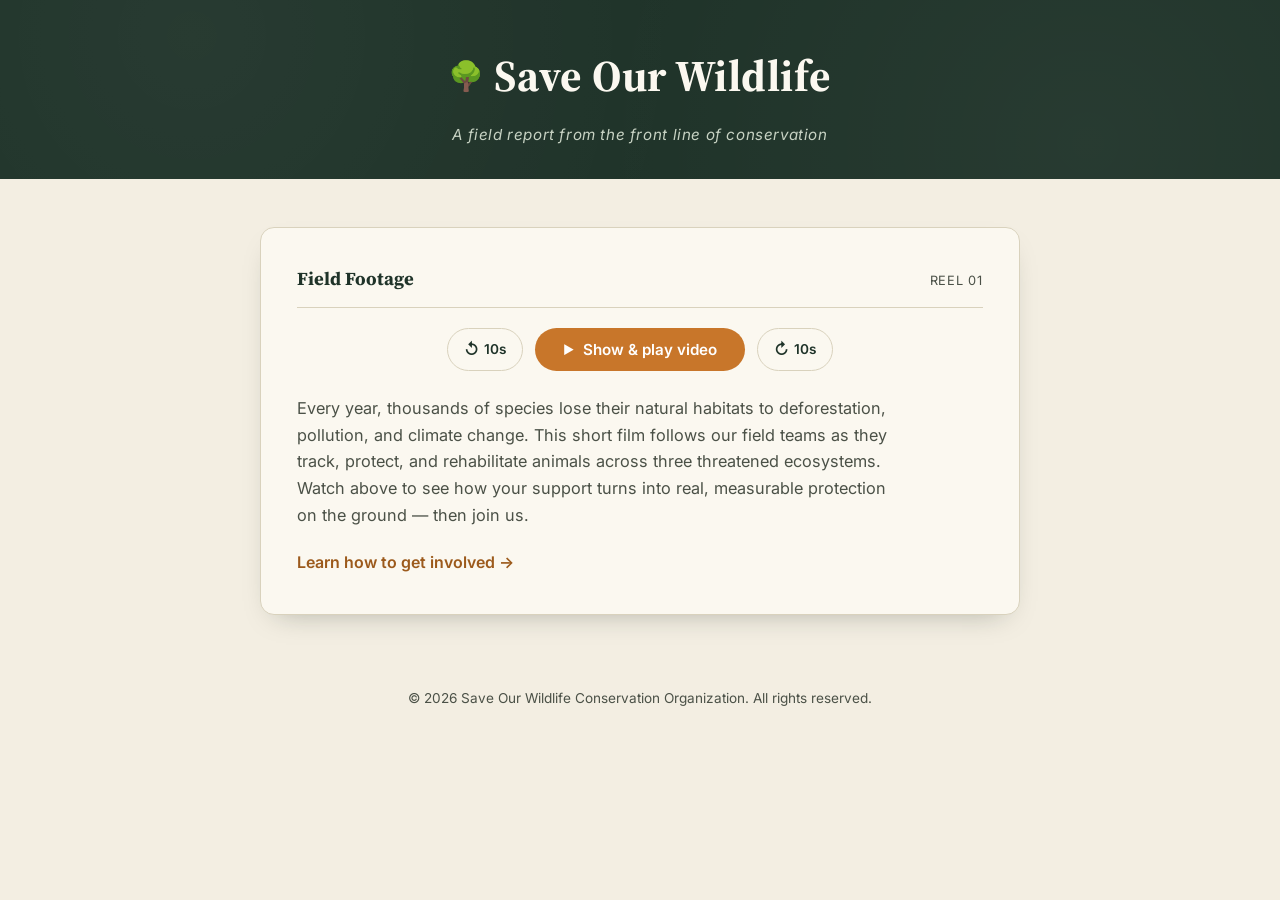
==== index.html @ 0caf914f "Add files via upload" ====
<!DOCTYPE html>
<html lang="en">
<head>
  <meta charset="UTF-8">
  <meta name="viewport" content="width=device-width, initial-scale=1.0">
  <title>Save Our Wildlife</title>
  <link rel="preconnect" href="https://fonts.googleapis.com">
  <link rel="preconnect" href="https://fonts.gstatic.com" crossorigin>
  <link href="https://fonts.googleapis.com/css2?family=Source+Serif+4:opsz,wght@8..60,500;8..60,700&family=Inter:wght@400;500;600&display=swap" rel="stylesheet">
  <link rel="stylesheet" href="style.css">
</head>
<body>

  <a class="skip-link" href="#main-content">Skip to main content</a>

  <header class="site-header">
    <div class="header-inner">
      <span class="brand-mark" aria-hidden="true">&#127795;</span>
      <h1>Save Our Wildlife</h1>
    </div>
    <p class="eyebrow">A field report from the front line of conservation</p>
  </header>

  <main id="main-content">
    <section class="video-card" aria-labelledby="video-heading">

      <div class="card-label">
        <span id="video-heading">Field Footage</span>
        <span class="card-tag">Reel 01</span>
      </div>

      <div class="video-frame" id="videoFrame" style="display:none;">
        <video id="wildlifeVideo" controls preload="metadata"
               aria-label="Wildlife conservation promotional video showing animals in their natural habitat">
          <source src="wildlife.mp4" type="video/mp4">
          <track kind="captions" src="captions.vtt" srclang="en" label="English captions">
          Your browser doesn't support embedded video.
          <a href="wildlife.mp4">Download the video</a> to watch it instead.
        </video>
      </div>

      <div class="controls-row">
        <button id="skipBackBtn" type="button" aria-label="Rewind 10 seconds">
          <span class="btn-icon" aria-hidden="true">&#8634;</span>
          <span class="btn-text">10s</span>
        </button>
        <button id="toggleBtn" type="button" aria-pressed="true">
          <span class="btn-icon" aria-hidden="true">&#9654;</span>
          <span class="btn-text">Show &amp; play video</span>
        </button>
        <button id="skipForwardBtn" type="button" aria-label="Forward 10 seconds">
          <span class="btn-icon" aria-hidden="true">&#8635;</span>
          <span class="btn-text">10s</span>
        </button>
      </div>

      <p class="description">
        Every year, thousands of species lose their natural habitats to deforestation,
        pollution, and climate change. This short film follows our field teams as they
        track, protect, and rehabilitate animals across three threatened ecosystems.
        Watch above to see how your support turns into real, measurable protection
        on the ground &mdash; then join us.
      </p>

      <a class="cta-link" href="#main-content">Learn how to get involved &rarr;</a>
    </section>
  </main>

  <footer class="site-footer">
    <p>&copy; 2026 Save Our Wildlife Conservation Organization. All rights reserved.</p>
  </footer>

  <script src="script.js"></script>
</body>
</html>
---- style.css ----
:root {
  --forest:       #1F3329;
  --forest-deep:  #14211A;
  --sand:         #F3EEE2;
  --sand-card:    #FBF8F0;
  --ink:          #20241F;
  --ink-soft:     #4B5147;
  --amber:        #C8762A;
  --amber-dark:   #9C5A1C;
  --line:         #D9D2BD;

  --font-display: 'Source Serif 4', Georgia, serif;
  --font-body:    'Inter', 'Segoe UI', Arial, sans-serif;
}

* {
  margin: 0;
  padding: 0;
  box-sizing: border-box;
}

html {
  scroll-behavior: smooth;
}

body {
  font-family: var(--font-body);
  background-color: var(--sand);
  color: var(--ink);
  line-height: 1.65;
  min-height: 100vh;
}

img, video {
  max-width: 100%;
  display: block;
}

.skip-link {
  position: absolute;
  left: -999px;
  top: 0;
  background: var(--amber);
  color: #fff;
  padding: 0.6rem 1rem;
  font-weight: 600;
  z-index: 100;
  border-radius: 0 0 6px 0;
}

.skip-link:focus {
  left: 0;
}

a:focus-visible,
button:focus-visible,
video:focus-visible {
  outline: 3px solid var(--amber);
  outline-offset: 3px;
  border-radius: 4px;
}

.site-header {
  background-color: var(--forest);
  color: var(--sand-card);
  padding: 2.5rem 1.5rem 2rem;
  text-align: center;
  background-image:
    radial-gradient(circle at 15% 20%, rgba(255,255,255,0.04) 0, transparent 45%),
    radial-gradient(circle at 85% 80%, rgba(255,255,255,0.04) 0, transparent 45%);
}

.header-inner {
  display: flex;
  align-items: center;
  justify-content: center;
  gap: 0.6rem;
  flex-wrap: wrap;
}

.brand-mark {
  font-size: 1.8rem;
  line-height: 1;
}

.site-header h1 {
  font-family: var(--font-display);
  font-weight: 700;
  font-size: clamp(1.75rem, 4vw, 2.75rem);
  letter-spacing: 0.01em;
}

.eyebrow {
  margin-top: 0.6rem;
  font-size: 0.95rem;
  letter-spacing: 0.04em;
  color: #C7D2C3;
  font-style: italic;
}

main {
  display: flex;
  justify-content: center;
  padding: clamp(1.5rem, 4vw, 3rem) 1.25rem;
}

.video-card {
  width: 100%;
  max-width: 760px;
  background-color: var(--sand-card);
  border: 1px solid var(--line);
  border-radius: 14px;
  padding: clamp(1.25rem, 3vw, 2.25rem);
  box-shadow: 0 12px 28px -16px rgba(20, 33, 26, 0.35);
}

.card-label {
  display: flex;
  align-items: baseline;
  justify-content: space-between;
  margin-bottom: 1rem;
  padding-bottom: 0.75rem;
  border-bottom: 1px solid var(--line);
}

.card-label span:first-child {
  font-family: var(--font-display);
  font-weight: 700;
  font-size: 1.15rem;
  color: var(--forest);
}

.card-tag {
  font-size: 0.8rem;
  letter-spacing: 0.06em;
  color: var(--ink-soft);
  text-transform: uppercase;
}

.video-frame {
  border-radius: 10px;
  overflow: hidden;
  background-color: var(--forest-deep);
  border: 1px solid var(--forest);
}

.video-frame video {
  width: 100%;
  height: auto;
  aspect-ratio: 16 / 9;
  background-color: #000;
}

.controls-row {
  display: flex;
  align-items: center;
  justify-content: center;
  gap: 0.75rem;
  margin-top: 1.25rem;
}

#skipBackBtn,
#skipForwardBtn {
  display: inline-flex;
  align-items: center;
  gap: 0.3rem;
  padding: 0.65rem 1rem;
  font-family: var(--font-body);
  font-size: 0.85rem;
  font-weight: 600;
  color: var(--forest);
  background-color: transparent;
  border: 1.5px solid var(--line);
  border-radius: 999px;
  cursor: pointer;
  transition: background-color 0.18s ease, border-color 0.18s ease;
}

#skipBackBtn:hover,
#skipForwardBtn:hover {
  background-color: var(--sand);
  border-color: var(--forest);
}

#skipBackBtn .btn-icon,
#skipForwardBtn .btn-icon {
  font-size: 1rem;
}

#toggleBtn {
  display: inline-flex;
  align-items: center;
  gap: 0.55rem;
  padding: 0.75rem 1.75rem;
  font-family: var(--font-body);
  font-size: 0.95rem;
  font-weight: 600;
  color: #fff;
  background-color: var(--forest);
  border: none;
  border-radius: 999px;
  cursor: pointer;
  transition: background-color 0.18s ease, transform 0.08s ease;
}

#toggleBtn:hover {
  background-color: var(--forest-deep);
}

#toggleBtn:active {
  transform: scale(0.97);
}

#toggleBtn[aria-pressed="true"] {
  background-color: var(--amber);
}

#toggleBtn[aria-pressed="true"]:hover {
  background-color: var(--amber-dark);
}

.btn-icon {
  font-size: 0.75rem;
}

.description {
  margin-top: 1.5rem;
  font-size: 1.02rem;
  color: var(--ink-soft);
  max-width: 60ch;
}

.cta-link {
  display: inline-block;
  margin-top: 1.25rem;
  font-weight: 600;
  color: var(--amber-dark);
  text-decoration: none;
  border-bottom: 2px solid transparent;
  transition: border-color 0.15s ease;
}

.cta-link:hover {
  border-color: var(--amber-dark);
}

.site-footer {
  text-align: center;
  padding: 1.5rem 1rem 2rem;
  font-size: 0.85rem;
  color: var(--ink-soft);
}

@media (max-width: 600px) {
  .header-inner {
    gap: 0.4rem;
  }

  .video-card {
    border-radius: 10px;
  }

  .controls-row {
    flex-wrap: wrap;
  }

  #toggleBtn {
    order: -1;
    width: 100%;
    justify-content: center;
  }

  #skipBackBtn,
  #skipForwardBtn {
    flex: 1;
    justify-content: center;
  }

  .card-label {
    flex-direction: column;
    align-items: flex-start;
    gap: 0.25rem;
  }
}

@media (prefers-reduced-motion: reduce) {
  html {
    scroll-behavior: auto;
  }
  * {
    transition: none !important;
  }
}

@media (forced-colors: active) {
  #toggleBtn {
    border: 2px solid CanvasText;
  }
}
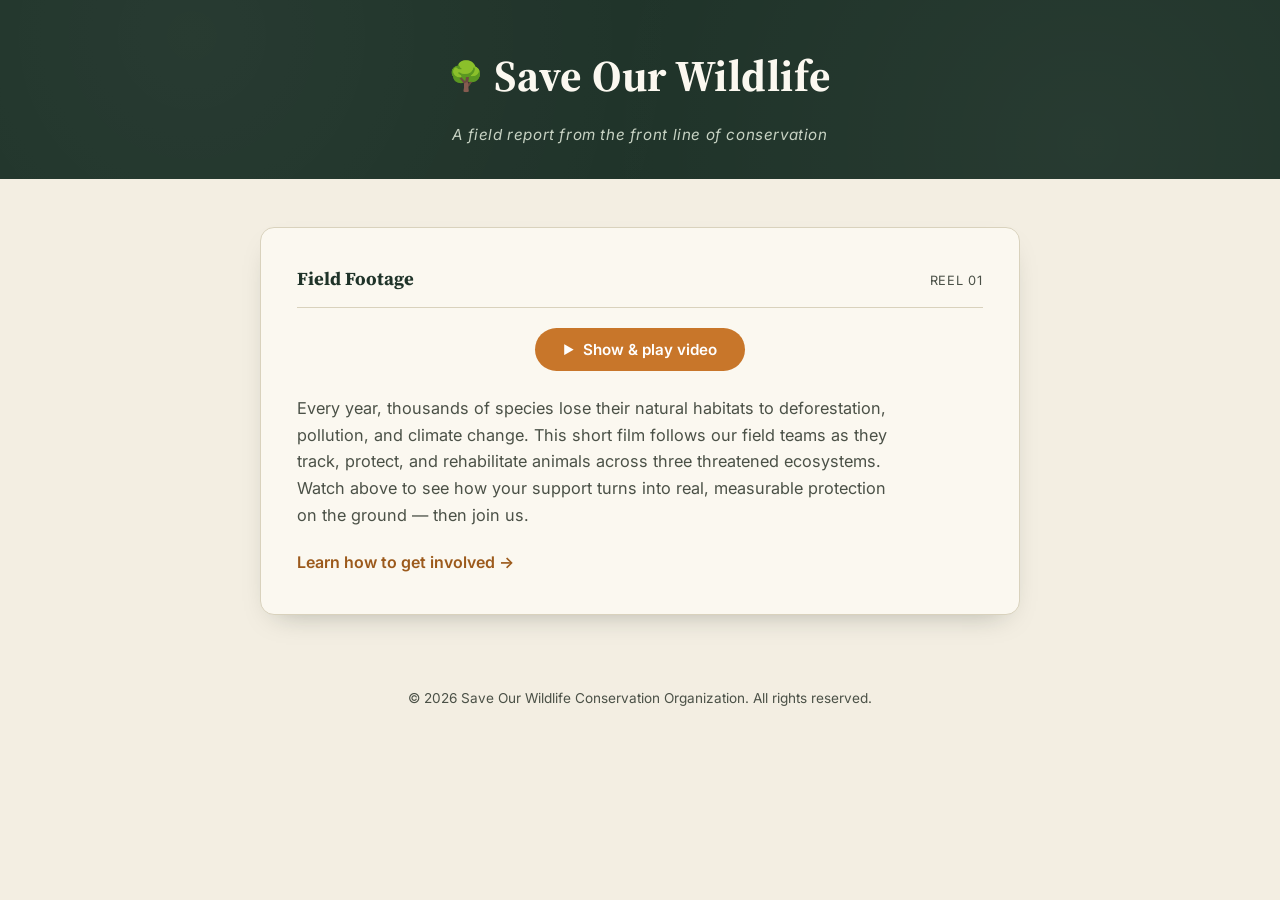
==== commit edd9ad1f: "Update index.html" ====
--- a/index.html
+++ b/index.html
@@ -40,18 +40,12 @@
       </div>
 
       <div class="controls-row">
-        <button id="skipBackBtn" type="button" aria-label="Rewind 10 seconds">
-          <span class="btn-icon" aria-hidden="true">&#8634;</span>
-          <span class="btn-text">10s</span>
-        </button>
+        
         <button id="toggleBtn" type="button" aria-pressed="true">
           <span class="btn-icon" aria-hidden="true">&#9654;</span>
           <span class="btn-text">Show &amp; play video</span>
         </button>
-        <button id="skipForwardBtn" type="button" aria-label="Forward 10 seconds">
-          <span class="btn-icon" aria-hidden="true">&#8635;</span>
-          <span class="btn-text">10s</span>
-        </button>
+      
       </div>
 
       <p class="description">
@@ -72,4 +66,4 @@
 
   <script src="script.js"></script>
 </body>
-</html>+</html>
